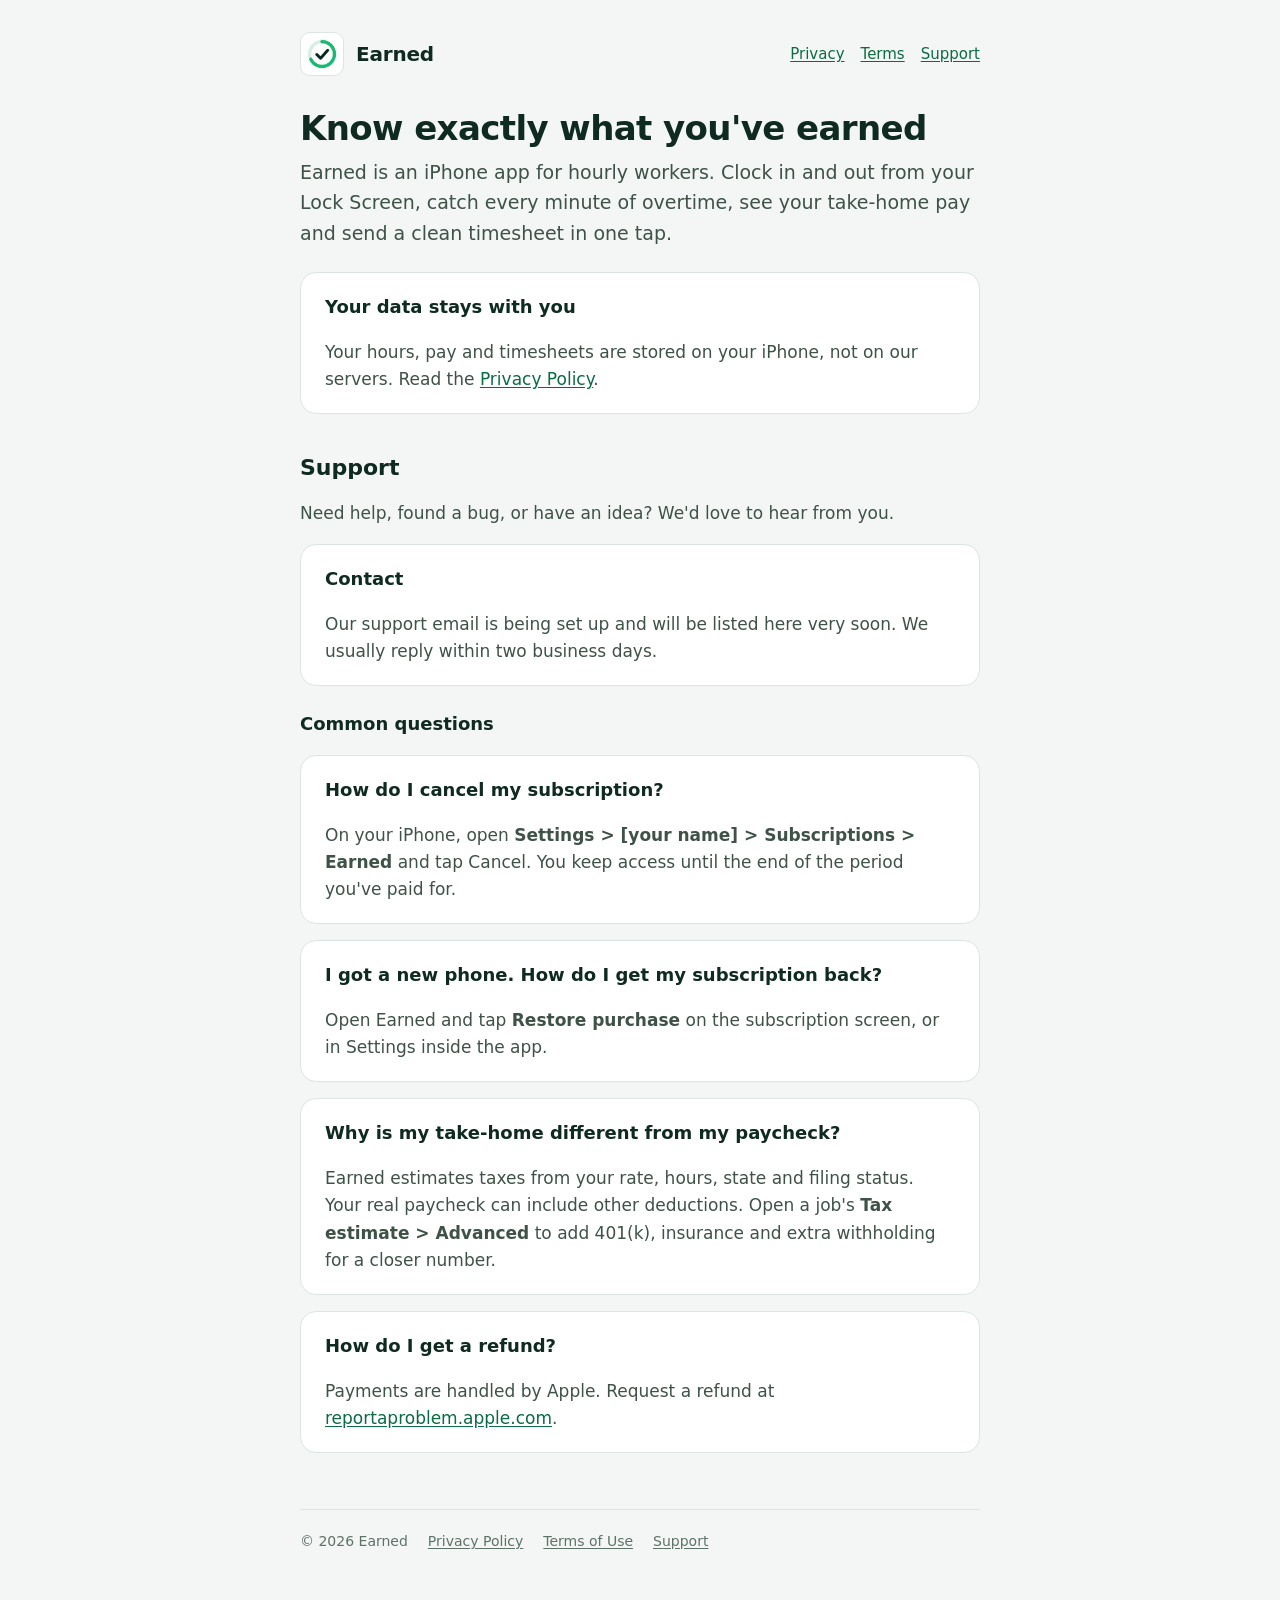
==== index.html @ 61e1c76c "Earned website: home and support, privacy policy, terms of use Co-Authored-By: Claude Opus 5.5 <nore" ====
<!doctype html>
<html lang="en">
<head>
<meta charset="utf-8">
<meta name="viewport" content="width=device-width, initial-scale=1">
<title>Earned: Hours &amp; Pay Tracker</title>
<meta name="description" content="Track your hours, catch every minute of overtime and see your real take-home pay. An iPhone app for hourly workers.">
<link rel="icon" href="icon.png">
<link rel="stylesheet" href="style.css">
</head>
<body>
<div class="wrap">
<header class="site">
  <a class="brand" href="./"><img src="icon.png" alt=""><span class="name">Earned</span></a>
  <nav><a href="privacy/">Privacy</a><a href="terms/">Terms</a><a href="#support">Support</a></nav>
</header>

<main>
<h1>Know exactly what you've earned</h1>
<p class="lede">Earned is an iPhone app for hourly workers. Clock in and out from your Lock Screen, catch every minute of overtime, see your take-home pay and send a clean timesheet in one tap.</p>

<div class="card">
  <h3>Your data stays with you</h3>
  <p>Your hours, pay and timesheets are stored on your iPhone, not on our servers. Read the <a href="privacy/">Privacy Policy</a>.</p>
</div>

<h2 id="support">Support</h2>
<p>Need help, found a bug, or have an idea? We'd love to hear from you.</p>
<div class="card">
  <h3>Contact</h3>
  <!-- TODO: replace with support@<domain> once the domain and Cloudflare email forwarding are set up. -->
  <p id="support-email">Our support email is being set up and will be listed here very soon. We usually reply within two business days.</p>
</div>

<h3>Common questions</h3>
<div class="card">
  <h3>How do I cancel my subscription?</h3>
  <p>On your iPhone, open <strong>Settings &gt; [your name] &gt; Subscriptions &gt; Earned</strong> and tap Cancel. You keep access until the end of the period you've paid for.</p>
</div>
<div class="card">
  <h3>I got a new phone. How do I get my subscription back?</h3>
  <p>Open Earned and tap <strong>Restore purchase</strong> on the subscription screen, or in Settings inside the app.</p>
</div>
<div class="card">
  <h3>Why is my take-home different from my paycheck?</h3>
  <p>Earned estimates taxes from your rate, hours, state and filing status. Your real paycheck can include other deductions. Open a job's <strong>Tax estimate &gt; Advanced</strong> to add 401(k), insurance and extra withholding for a closer number.</p>
</div>
<div class="card">
  <h3>How do I get a refund?</h3>
  <p>Payments are handled by Apple. Request a refund at <a href="https://reportaproblem.apple.com">reportaproblem.apple.com</a>.</p>
</div>
</main>

<footer class="site">
  <span>© 2026 Earned</span>
  <a href="privacy/">Privacy Policy</a>
  <a href="terms/">Terms of Use</a>
  <a href="#support">Support</a>
</footer>
</div>
</body>
</html>
---- style.css ----
/* Earned — Paper & Mint, matching the app. */
:root {
  --canvas: #F3F6F4;
  --surface: #FFFFFF;
  --ink: #0E2A21;
  --ink2: #3F5248;
  --ink3: #5E7268;
  --line: #DCE5DF;
  --accent: #0B6B45;
  --mint: #1FB873;
}
@media (prefers-color-scheme: dark) {
  :root {
    --canvas: #0B1310;
    --surface: #141F1A;
    --ink: #ECF3EF;
    --ink2: #B9C8C0;
    --ink3: #93A69C;
    --line: #24332C;
    --accent: #2FD68A;
  }
}
* { box-sizing: border-box; }
html { -webkit-text-size-adjust: 100%; }
body {
  margin: 0;
  background: var(--canvas);
  color: var(--ink);
  font: 17px/1.6 -apple-system, BlinkMacSystemFont, "Inter", "Segoe UI", system-ui, sans-serif;
}
a { color: var(--accent); text-underline-offset: 2px; }
a:hover { text-decoration-thickness: 2px; }
.wrap { max-width: 720px; margin: 0 auto; padding: 24px 20px 64px; }
header.site { display: flex; align-items: center; gap: 12px; padding: 8px 0 32px; }
header.site a.brand { display: flex; align-items: center; gap: 12px; color: var(--ink); text-decoration: none; }
header.site img { width: 44px; height: 44px; border-radius: 10px; border: 1px solid var(--line); }
header.site .name { font-weight: 700; font-size: 20px; letter-spacing: -0.2px; }
header.site nav { margin-left: auto; display: flex; gap: 16px; font-size: 15px; }
h1 { font-size: 34px; line-height: 1.2; letter-spacing: -0.6px; margin: 0 0 8px; }
h2 { font-size: 22px; line-height: 1.3; margin: 40px 0 8px; }
h3 { font-size: 18px; margin: 24px 0 4px; }
p, li { color: var(--ink2); }
.lede { font-size: 19px; color: var(--ink2); margin: 0 0 24px; }
.meta { font-size: 14px; color: var(--ink3); margin: 0 0 32px; }
.card {
  background: var(--surface);
  border: 1px solid var(--line);
  border-radius: 16px;
  padding: 20px 24px;
  margin: 16px 0;
}
.card h3:first-child { margin-top: 0; }
.card p:last-child, .card ul:last-child { margin-bottom: 0; }
table { width: 100%; border-collapse: collapse; font-size: 15px; }
th, td { text-align: left; vertical-align: top; padding: 10px 12px 10px 0; border-bottom: 1px solid var(--line); }
th { color: var(--ink); font-weight: 600; }
td { color: var(--ink2); }
.table-scroll { overflow-x: auto; }
footer.site { margin-top: 56px; padding-top: 20px; border-top: 1px solid var(--line); font-size: 14px; color: var(--ink3); display: flex; flex-wrap: wrap; gap: 8px 20px; }
footer.site a { color: var(--ink3); }
@media (max-width: 480px) {
  h1 { font-size: 28px; }
  header.site nav { gap: 12px; }
}
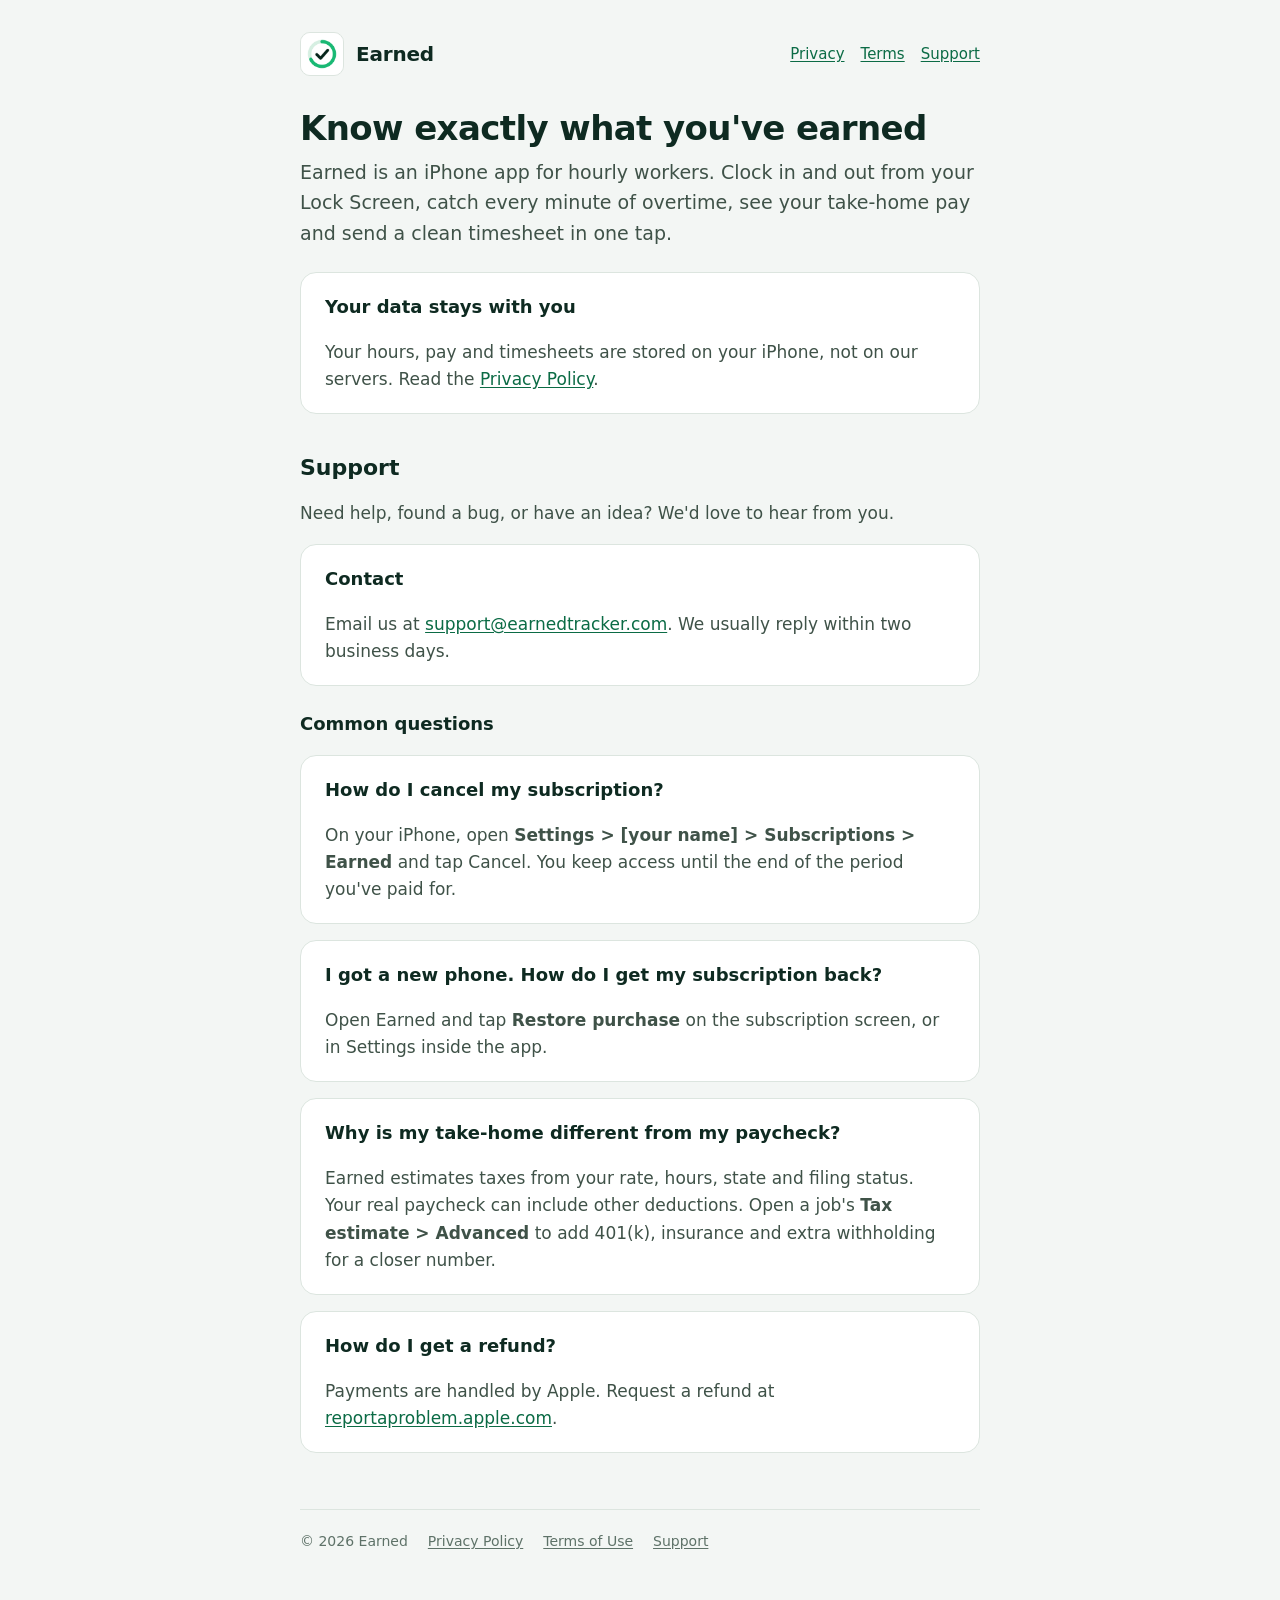
==== commit e83c202d: "Add support@earnedtracker.com Co-Authored-By: Claude Opus 5.5 <noreply@anthropic.com>" ====
--- a/index.html
+++ b/index.html
@@ -28,8 +28,7 @@
 <p>Need help, found a bug, or have an idea? We'd love to hear from you.</p>
 <div class="card">
   <h3>Contact</h3>
-  <!-- TODO: replace with support@<domain> once the domain and Cloudflare email forwarding are set up. -->
-  <p id="support-email">Our support email is being set up and will be listed here very soon. We usually reply within two business days.</p>
+  <p id="support-email">Email us at <a href="mailto:support@earnedtracker.com">support@earnedtracker.com</a>. We usually reply within two business days.</p>
 </div>
 
 <h3>Common questions</h3>
